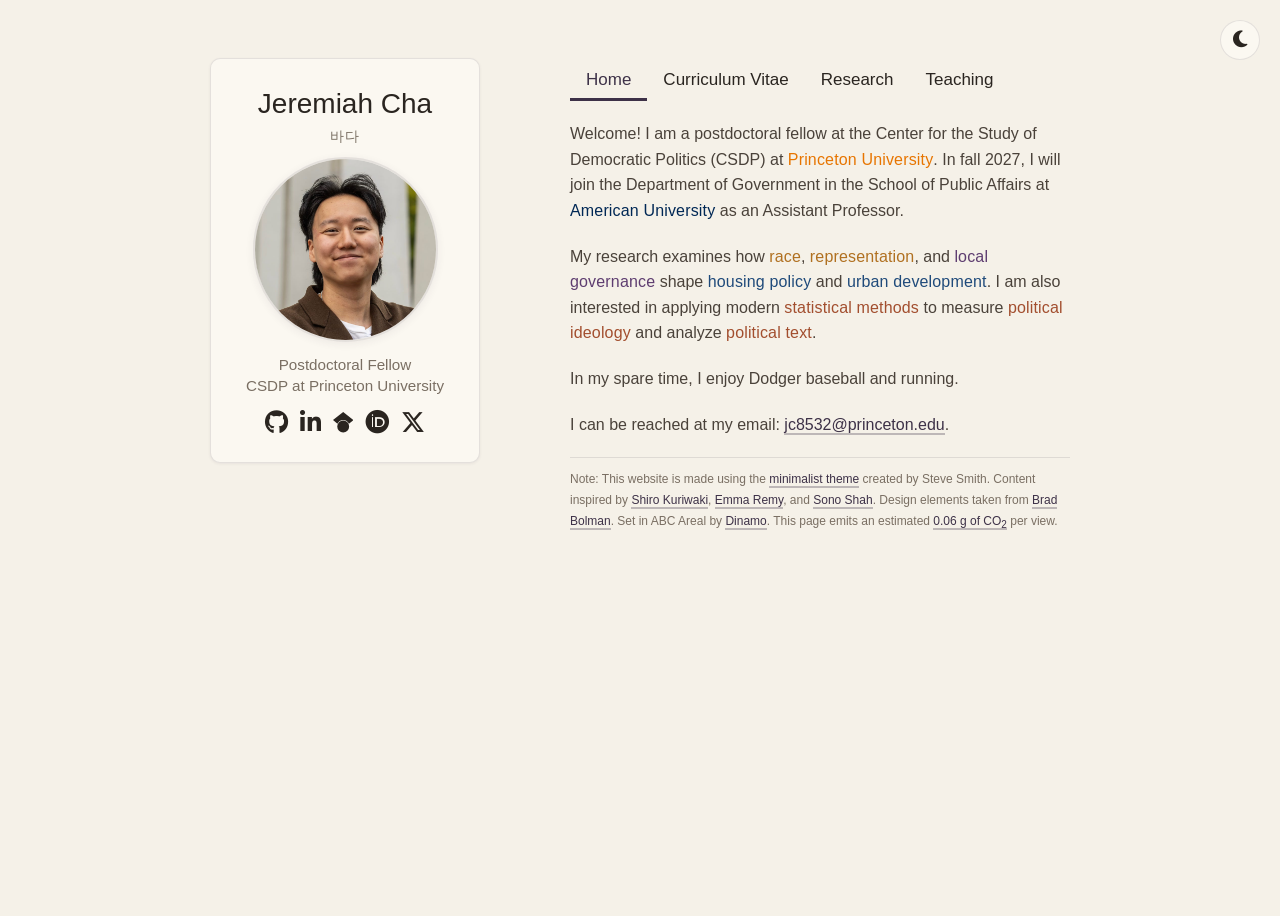
==== index.html @ cb03b866 "Adding Korean name, scholar icon, and fixing animations" ====
<!doctype html>
<html lang="en">
  <head>
    <!-- Google Tag Manager -->
    <script>
      (function(w, d, s, l, i) {
        w[l] = w[l] || [];
        w[l].push({ 'gtm.start': new Date().getTime(), event: 'gtm.js' });
        var f = d.getElementsByTagName(s)[0],
            j = d.createElement(s),
            dl = l != 'dataLayer' ? '&l=' + l : '';
        j.async = true;
        j.src = 'https://www.googletagmanager.com/gtm.js?id=' + i + dl;
        f.parentNode.insertBefore(j, f);
      })(window, document, 'script', 'dataLayer', 'GTM-KZ8CN2HN');
    </script>
    <!-- End Google Tag Manager -->

    <script type="text/javascript">
      var host = "jeremiahcha.com";
      if ((host === window.location.host) && (window.location.protocol !== "https:")) {
        window.location.protocol = "https";
      }
    </script>

    <script>
      /* Set the theme before first paint so navigation never flashes light */
      (function() {
        try {
          var t = localStorage.getItem('theme') ||
            (window.matchMedia('(prefers-color-scheme: dark)').matches ? 'dark' : 'light');
          document.documentElement.setAttribute('data-theme', t);
        } catch (e) {}
      })();
    </script>

    <meta charset="utf-8">
    <link rel="canonical" href="https://jeremiahcha.com/" />
    <meta http-equiv="X-UA-Compatible" content="chrome=1">
    <title>Jeremiah Cha</title>

    <link rel="preconnect" href="https://fonts.googleapis.com">
    <link rel="preconnect" href="https://fonts.gstatic.com" crossorigin>
    <link rel="preconnect" href="https://cdnjs.cloudflare.com" crossorigin>
    <link rel="preload" as="image" href="img/profile3.jpg" fetchpriority="high">
    <link rel="stylesheet" href="https://cdnjs.cloudflare.com/ajax/libs/font-awesome/6.5.1/css/all.min.css">
    <link rel="stylesheet" href="stylesheets/styles.css" />
    <link rel="stylesheet" href="stylesheets/pygment_trac.css" />

    <link rel="apple-touch-icon" sizes="180x180" href="/img/apple-touch-icon.png">
    <link rel="icon" type="image/png" sizes="32x32" href="/img/favicon-32x32.png">
    <link rel="icon" type="image/png" sizes="16x16" href="/img/favicon-16x16.png">
    <link rel="manifest" href="/img/site.webmanifest">
    <meta name="msapplication-TileColor" content="#da532c">
    <meta name="theme-color" content="#ffffff">
    <meta name="viewport" content="width=device-width">
    <meta name="description" content="Jeremiah Cha is a postdoctoral fellow at Princeton's Center for the Study of Democratic Politics researching how race and local governance shape housing policy and urban development.">

    <meta property="og:title" content="Jeremiah Cha">
    <meta property="og:type" content="website">
    <meta property="og:url" content="https://jeremiahcha.com/">
    <meta property="og:description" content="Postdoctoral fellow at Princeton researching race, local governance, and housing policy.">
    <meta property="og:image" content="https://jeremiahcha.com/img/profile3.jpg">

    <meta name="twitter:card" content="summary">
    <meta name="twitter:title" content="Jeremiah Cha">
    <meta name="twitter:description" content="Research on race, local governance, and housing policy.">
    <meta name="twitter:image" content="https://jeremiahcha.com/img/profile3.jpg">

    <!--[if lt IE 9]>
      <script src="//html5shiv.googlecode.com/svn/trunk/html5.js"></script>
    <![endif]-->
  </head>

  <body>
    <!-- Scroll Progress Indicator -->
    <div class="scroll-progress"></div>

    <!-- Dark Mode Toggle -->
    <button class="theme-toggle" aria-label="Toggle dark mode">
      <i class="fas fa-moon"></i>
      <i class="fas fa-sun"></i>
    </button>

    <!-- Google Tag Manager (noscript) -->
    <noscript>
      <iframe
        src="https://www.googletagmanager.com/ns.html?id=GTM-KZ8CN2HN"
        height="0"
        width="0"
        style="display:none;visibility:hidden">
      </iframe>
    </noscript>
    <!-- End Google Tag Manager (noscript) -->

    <div class="wrapper animate-fade-in">
      <header class="site-header">
        <div class="profile-card glass-card">
          <h1 class="site-title">
            <a class="site-title-link" href="/">Jeremiah Cha</a>
            <span class="site-name-ko" lang="ko">바다</span>
          </h1>

          <img
            src="img/profile3.jpg"
            fetchpriority="high"
            decoding="sync"
            width="185"
            height="185"
            class="profile-photo"
            alt="Portrait of Jeremiah Cha" />

          <p class="tagline">
            Postdoctoral Fellow<br>
            CSDP at Princeton University
          </p>

          <div class="social-links">
            <a href="https://www.github.com/jcha1997" aria-label="GitHub" target="_blank" rel="noopener noreferrer">
              <i class="fa-brands fa-github" aria-hidden="true"></i>
            </a>
            <a href="https://www.linkedin.com/in/jeremiahcha" aria-label="LinkedIn" target="_blank" rel="noopener noreferrer">
              <i class="fa-brands fa-linkedin-in" aria-hidden="true"></i>
            </a>
            <a href="https://scholar.google.com/citations?user=G9rmb6IAAAAJ&amp;hl=en" aria-label="Google Scholar" target="_blank" rel="noopener noreferrer">
              <svg viewBox="0 0 24 24" fill="currentColor" aria-hidden="true">
                <path d="M5.242 13.769L0 9.5 12 0l12 9.5-5.242 4.269C17.548 11.249 14.978 9.5 12 9.5c-2.977 0-5.548 1.748-6.758 4.269zM12 10a7 7 0 1 0 0 14 7 7 0 0 0 0-14z"/>
              </svg>
            </a>
            <a href="https://orcid.org/0000-0003-3199-3386" aria-label="ORCID" target="_blank" rel="noopener noreferrer">
              <i class="fa-brands fa-orcid" aria-hidden="true"></i>
            </a>
            <a href="https://twitter.com/JeremiahBCha" aria-label="X (Twitter)" target="_blank" rel="noopener noreferrer">
              <i class="fa-brands fa-x-twitter" aria-hidden="true"></i>
            </a>
          </div>
        </div>
      </header>


      <section>
        <nav class="topnav" aria-label="Main">
          <a class="active" href="/">Home</a>
          <a href="cv.html">Curriculum Vitae</a>
          <a href="research.html">Research</a>
          <a href="teaching.html">Teaching</a>
        </nav>

        <p>
          Welcome! I am a postdoctoral fellow at the Center for the Study of Democratic Politics (CSDP) at <a href="https://csdp.princeton.edu/"><em class="princeton">Princeton University</em></a>.
          In fall 2027, I will join the Department of Government in the School of Public Affairs
          at <a href="https://www.american.edu/spa/gov/"><em class="american">American University</em></a> as an Assistant Professor.
        </p>

        <p>
          My research examines how <em class="race">race</em>, <em class="race">representation</em>, and <em class="governance">local governance</em> shape <em class="housing">housing policy</em> and <em class="housing">urban development</em>.
          I am also interested in applying modern <em class="methods">statistical methods</em> to measure <em class="methods">political ideology</em> and analyze <em class="methods">political text</em>.
        </p>


        <p>
          In my spare time, I enjoy Dodger baseball and running.
        </p>

        <p>
          I can be reached at my email:
          <a href="mailto:jc8532@princeton.edu">jc8532@princeton.edu</a>.
        </p>

        <hr>

        <p>
          <small>
            Note: This website is made using the
            <a href="https://github.com/orderedlist/minimal">minimalist theme</a>
            created by Steve Smith. Content inspired by <a href="https://www.shirokuriwaki.com/">Shiro Kuriwaki</a>,
            <a href="https://emmaremy.github.io/">Emma Remy</a>, and <a href="https://www.sonoshah.com/">Sono Shah</a>.
            Design elements taken from <a href="http://brad.bolman.com/">Brad Bolman</a>.
            Set in ABC Areal by <a href="https://abcdinamo.com/">Dinamo</a>.
            This page emits an estimated <a href="https://www.websitecarbon.com/website/jeremiahcha-com/">0.06 g of CO<sub>2</sub></a> per view.
          </small>
        </p>
      </section>
    </div>

    <script src="javascripts/scale.fix.js"></script>
    <script src="javascripts/theme.js"></script>
  </body>
</html>
---- stylesheets/styles.css ----
/* ---------------------------------------------------------- */
/* CSS Custom Properties (Light/Dark Mode)                    */
/* ---------------------------------------------------------- */

:root {
  /* Light mode — Aubergine & Parchment */
  --bg-primary: #f5f1e8;
  --bg-secondary: #fbf8f1;
  --bg-glass: rgba(251, 248, 241, 0.7);
  --text-primary: #2a2520;
  --text-secondary: #4a423a;
  --text-muted: #7a6f63;
  --border-color: rgba(61, 49, 71, 0.12);
  --shadow-color: rgba(61, 49, 71, 0.07);
  --shadow-lg: rgba(61, 49, 71, 0.12);

  /* Brand — Aubergine */
  --accent-primary: #3D3147;
  --accent-secondary: #8C6A3F;
  --accent-gradient: linear-gradient(135deg, #3D3147 0%, #4d3f59 50%, #5d4d6b 100%);
  --accent-glow: rgba(61, 49, 71, 0.3);

  /* Glassmorphism */
  --glass-bg: rgba(255, 255, 255, 0.8);
  --glass-border: rgba(255, 255, 255, 0.5);
  --glass-shadow: 0 8px 32px rgba(0, 0, 0, 0.06);

  /* Transitions */
  --transition-fast: 0.15s ease;
  --transition-base: 0.3s cubic-bezier(0.4, 0, 0.2, 1);
  --transition-slow: 0.5s cubic-bezier(0.4, 0, 0.2, 1);
}

[data-theme="dark"] {
  --bg-primary: #1a1620;
  --bg-secondary: #241e2c;
  --bg-glass: rgba(36, 30, 44, 0.8);
  --text-primary: #ebe4d6;
  --text-secondary: #d4ccbd;
  --text-muted: #968d7e;
  --border-color: rgba(235, 228, 214, 0.1);
  --shadow-color: rgba(0, 0, 0, 0.4);
  --shadow-lg: rgba(0, 0, 0, 0.5);

  --accent-primary: #ebe4d6;
  --accent-secondary: #c9a063;
  --accent-glow: rgba(235, 228, 214, 0.15);

  --glass-bg: rgba(36, 30, 44, 0.85);
  --glass-border: rgba(235, 228, 214, 0.08);
  --glass-shadow: 0 8px 32px rgba(0, 0, 0, 0.4);
}

/* Research page — Indigo & Mustard (atlas / library feel) */
body.page-research {
  --text-primary: #1f1d1a;
  --text-secondary: #3d3a34;
  --text-muted: #6f6a5e;
  --border-color: rgba(40, 60, 100, 0.14);
  --shadow-color: rgba(40, 60, 100, 0.08);
  --shadow-lg: rgba(40, 60, 100, 0.14);
  --accent-primary: #2C4373;
  --accent-secondary: #C9962E;
  --accent-gradient: linear-gradient(135deg, #2C4373 0%, #3b528a 50%, #4a62a0 100%);
  --accent-glow: rgba(44, 67, 115, 0.3);
}

body.page-research a:not(ol a):not(.site-title-link),
body.page-research a:not(ol a):not(.site-title-link):link,
body.page-research a:not(ol a):not(.site-title-link):visited,
body.page-research a:not(ol a):not(.site-title-link):active,
body.page-research a:not(ol a):not(.site-title-link):focus {
  color: #2C4373;
  border-bottom-color: rgba(44, 67, 115, 0.3);
}

body.page-research ol a:not(.author),
body.page-research ol a:not(.author):link,
body.page-research ol a:not(.author):visited,
body.page-research ol a:not(.author):active,
body.page-research ol a:not(.author):focus {
  color: inherit;
  border-bottom: none;
}

body.page-research a.author,
body.page-research a.author:link,
body.page-research a.author:visited,
body.page-research a.author:active,
body.page-research a.author:focus {
  color: inherit;
  border-bottom: none;
}

[data-theme="dark"] body.page-research {
  --text-primary: #e1e6ee;
  --text-secondary: #c4cad6;
  --accent-primary: #e1e6ee;
  --accent-secondary: #e8b541;
  --border-color: rgba(225, 230, 238, 0.1);
}

[data-theme="dark"] body.page-research a:not(ol a):not(.site-title-link),
[data-theme="dark"] body.page-research a:not(ol a):not(.site-title-link):link,
[data-theme="dark"] body.page-research a:not(ol a):not(.site-title-link):visited,
[data-theme="dark"] body.page-research a:not(ol a):not(.site-title-link):active,
[data-theme="dark"] body.page-research a:not(ol a):not(.site-title-link):focus {
  color: #9eb4d9;
  border-bottom-color: rgba(158, 180, 217, 0.3);
}

[data-theme="dark"] body.page-research a.author,
[data-theme="dark"] body.page-research a.author:link,
[data-theme="dark"] body.page-research a.author:visited,
[data-theme="dark"] body.page-research a.author:active,
[data-theme="dark"] body.page-research a.author:focus {
  color: inherit;
  border-bottom: none;
}

/* CV page — Oxblood & Brass */
body.page-cv {
  --border-color: rgba(123, 45, 59, 0.14);
  --shadow-color: rgba(123, 45, 59, 0.08);
  --accent-primary: #7B2D3B;
  --accent-secondary: #A8812F;
  --accent-glow: rgba(123, 45, 59, 0.3);
}

[data-theme="dark"] body.page-cv {
  --border-color: rgba(235, 228, 214, 0.1);
  --shadow-color: rgba(0, 0, 0, 0.4);
  --accent-primary: #ebe4d6;
  --accent-secondary: #d9b25e;
  --accent-glow: rgba(235, 228, 214, 0.15);
}

/* Teaching page — Evergreen & Clay */
body.page-teaching {
  --border-color: rgba(47, 93, 80, 0.14);
  --shadow-color: rgba(47, 93, 80, 0.08);
  --accent-primary: #2F5D50;
  --accent-secondary: #B4622F;
  --accent-glow: rgba(47, 93, 80, 0.3);
  --teach-accent: #2F5D50;
}

[data-theme="dark"] body.page-teaching {
  --border-color: rgba(227, 233, 228, 0.1);
  --shadow-color: rgba(0, 0, 0, 0.4);
  --accent-primary: #e3e9e4;
  --accent-secondary: #d98a5a;
  --accent-glow: rgba(227, 233, 228, 0.15);
  --teach-accent: #8fc1ad;
}

.teaching-label {
  margin: -12px 0 14px;
  font-size: 0.9rem;
  color: var(--text-muted);
}

.course-list {
  display: grid;
  gap: 14px;
  margin-bottom: 20px;
}

.course {
  padding: 16px 20px;
}

.course-code {
  display: inline-block;
  margin-bottom: 6px;
  padding: 2px 9px;
  border-radius: 999px;
  font-size: 0.75rem;
  font-weight: 600;
  letter-spacing: 0.06em;
  color: var(--teach-accent);
  background: color-mix(in srgb, var(--teach-accent) 12%, transparent);
}

.course-title {
  margin: 0 0 4px;
  font-size: 1.05rem;
}

.course-desc {
  margin: 0 0 12px;
  font-size: 0.95rem;
}

.course-terms {
  list-style: none;
  padding: 0;
  margin: 0;
}

.course-terms li {
  display: flex;
  justify-content: space-between;
  gap: 12px;
  margin: 0;
  padding: 6px 0;
  border-top: 1px solid var(--border-color);
  font-size: 0.9rem;
}

.course-terms li span:last-child {
  color: var(--text-muted);
  text-align: right;
  white-space: nowrap;
}

/* ---------------------------------------------------------- */
/* Base & Reset                                               */
/* ---------------------------------------------------------- */

@font-face {
  font-family: 'ABC Areal';
  src: url('../fonts/ABCArealVariable.woff2') format('woff2');
  font-weight: 400 700;
  font-style: oblique 0deg 12deg;
  font-display: swap;
}

*, *::before, *::after {
  box-sizing: border-box;
}

html {
  scroll-behavior: smooth;
}

body {
  background: var(--bg-primary);
  padding: 50px;
  font-family: 'ABC Areal', -apple-system, BlinkMacSystemFont, sans-serif;
  color: var(--text-secondary);
  font-weight: 350;
  line-height: 1.6;
  -webkit-font-smoothing: antialiased;
  -moz-osx-font-smoothing: grayscale;
  transition: background-color var(--transition-base), color var(--transition-base);
  min-height: 100vh;
}

/* Areal's dark-mode axis compensates for light-on-dark bleed */
[data-theme="dark"] body {
  font-variation-settings: "DRKM" 1;
}


/* ---------------------------------------------------------- */
/* Scroll Progress Indicator                                  */
/* ---------------------------------------------------------- */

.scroll-progress {
  position: fixed;
  top: 0;
  left: 0;
  width: 0%;
  height: 2px;
  background: var(--accent-primary);
  z-index: 9999;
  transition: width 0.1s linear;
}

/* ---------------------------------------------------------- */
/* Theme Toggle Button                                        */
/* ---------------------------------------------------------- */

.theme-toggle {
  position: fixed;
  top: 20px;
  right: 20px;
  width: 40px;
  height: 40px;
  border-radius: 50%;
  border: 1px solid var(--border-color);
  background: var(--bg-secondary);
  cursor: pointer;
  z-index: 1000;
  display: flex;
  align-items: center;
  justify-content: center;
  transition: all var(--transition-base);
}

.theme-toggle:hover {
  border-color: var(--accent-primary);
}

.theme-toggle i {
  position: absolute;
  font-size: 1.2rem;
  transition: all var(--transition-base);
}

.theme-toggle .fa-moon {
  color: var(--text-primary);
  opacity: 1;
  transform: rotate(0deg);
}

.theme-toggle .fa-sun {
  color: #fbbf24;
  opacity: 0;
  transform: rotate(-90deg);
}

[data-theme="dark"] .theme-toggle .fa-moon {
  opacity: 0;
  transform: rotate(90deg);
}

[data-theme="dark"] .theme-toggle .fa-sun {
  opacity: 1;
  transform: rotate(0deg);
}

/* ---------------------------------------------------------- */
/* Typography                                                 */
/* ---------------------------------------------------------- */

h1, h2, h3, h4, h5, h6 {
  font-family: 'ABC Areal', -apple-system, BlinkMacSystemFont, sans-serif;
  color: var(--text-primary);
  margin: 0 0 20px;
  font-weight: 500;
}

p, table, pre, dl {
  margin: 0 0 20px;
}

ul, ol {
  margin: 0 0 20px;
  padding-left: 20px;
}

section ol > li,
section ul > li {
  margin-bottom: 10px;
}

h1, h2, h3 {
  line-height: 1.2;
}

h1 {
  font-size: 28px;
  font-weight: 600;
}

h2 {
  color: var(--text-primary);
  font-weight: 500;
}

h3, h4, h5, h6 {
  color: var(--text-primary);
  font-weight: 500;
}

strong {
  color: var(--text-primary);
  font-weight: 500;
}

/* ---------------------------------------------------------- */
/* Links                                                      */
/* ---------------------------------------------------------- */

a,
a:link,
a:focus,
a:active,
a:visited {
  color: #3D3147;
  text-decoration: none;
  border-bottom: 2px solid rgba(61, 49, 71, 0.3);
}

[data-theme="dark"] a,
[data-theme="dark"] a:link,
[data-theme="dark"] a:focus,
[data-theme="dark"] a:active,
[data-theme="dark"] a:visited {
  color: #ebe4d6;
  border-bottom-color: rgba(235, 228, 214, 0.3);
}

/* ---------------------------------------------------------- */
/* Glassmorphism Card                                         */
/* ---------------------------------------------------------- */

.glass-card {
  background: var(--bg-secondary);
  border: 1px solid var(--border-color);
  border-radius: 10px;
  box-shadow: 0 1px 3px var(--shadow-color);
}

/* ---------------------------------------------------------- */
/* Header / Profile Card                                      */
/* ---------------------------------------------------------- */

.site-header {
  text-align: center;
  margin-bottom: 20px;
  width: 270px;
  float: left;
  position: fixed;
  -webkit-font-smoothing: antialiased;
}

@media screen and (max-width: 960px) {
  .site-header {
    width: auto;
    float: none;
    position: static;
    margin-bottom: 20px;
  }

  section {
    float: none;
    width: auto;
    padding-bottom: 20px;
  }
}

.profile-card {
  padding: 24px 20px;
}

.site-title {
  margin: 0 0 12px 0;
}

.site-title-link,
.site-title-link:link,
.site-title-link:visited,
.site-title-link:active,
.site-title-link:focus {
  font-family: 'ABC Areal', -apple-system, BlinkMacSystemFont, sans-serif;
  font-weight: 500;
  text-decoration: none;
  color: var(--text-primary);
  background: none;
  border-bottom: none !important;
  padding: 4px 8px;
  position: relative;
  display: inline-block;
}

[data-theme="dark"] .site-title-link {
  color: #e8e6e1;
}

.site-title-link:hover {
  color: var(--text-primary) !important;
  text-decoration: none !important;
  background: none !important;
  border-bottom: none !important;
  box-shadow: none !important;
  padding: 4px 8px !important;
  margin: 0 !important;
  border-radius: 0 !important;
}

[data-theme="dark"] .site-title-link:hover {
  color: #e8e6e1;
}


/* Korean name: ABC Areal carries no Hangul, so name the fallback explicitly */
.site-name-ko {
  display: block;
  margin-top: 3px;
  font-family: 'Apple SD Gothic Neo', 'Noto Sans KR', 'Malgun Gothic', 'Nanum Gothic', sans-serif;
  font-size: 0.9rem;
  font-weight: 400;
  letter-spacing: 0.08em;
  color: var(--text-muted);
}

/* Profile Photo */
.profile-photo {
  display: block;
  margin: 0 auto 12px auto;
  border-radius: 50%;
  border: 2px solid var(--border-color);
  box-shadow: 0 2px 8px var(--shadow-color);
}

.tagline {
  margin: 8px 0 14px 0;
  font-size: 0.95rem;
  color: var(--text-muted);
  line-height: 1.4;
}

/* ---------------------------------------------------------- */
/* Social Links                                               */
/* ---------------------------------------------------------- */

.social-links {
  display: flex;
  justify-content: center;
  align-items: center;
  gap: 12px;
  margin-top: 8px;
  margin-bottom: 4px;
}

.social-links a {
  font-size: 1.5rem;
  padding: 0;
  background: none;
  border-bottom: none;
  /* Centres the icon box itself, so the inline icon font and the inline
     SVG below sit on the same optical line instead of the SVG riding high */
  display: inline-flex;
  align-items: center;
  line-height: 1;
}

.social-links a:hover {
  background: none;
  border-bottom: none;
  box-shadow: none;
  padding: 0;
  margin: 0;
}

.social-links a i {
  color: var(--text-primary);
  transition: color var(--transition-fast), transform var(--transition-fast);
}

.social-links a:hover i {
  transform: scale(1.2);
}

.social-links a:hover {
  text-decoration: none;
}

.social-links a:hover i {
  color: var(--accent-primary);
}

[data-theme="dark"] .social-links a:hover i {
  color: #e8e6e1;
}

/* Google Scholar has no Font Awesome glyph and Academicons costs a whole
   render-blocking stylesheet for one icon, so it is inline SVG. Sized in em
   so it tracks the row's font-size the way the icon font does. */
.social-links a svg {
  display: block;
  width: 0.85em;
  height: 0.85em;
  color: var(--text-primary);
  transition: color var(--transition-fast), transform var(--transition-fast);
}

.social-links a:hover svg {
  transform: scale(1.2);
  color: var(--accent-primary);
}

[data-theme="dark"] .social-links a:hover svg {
  color: #e8e6e1;
}

/* ---------------------------------------------------------- */
/* Main Layout                                                */
/* ---------------------------------------------------------- */

.wrapper {
  width: 860px;
  margin: 0 auto;
}

section {
  width: 500px;
  float: right;
  padding-bottom: 50px;
}

blockquote {
  border-left: 3px solid var(--accent-primary);
  margin: 0;
  padding: 0 0 0 20px;
  font-style: italic;
  color: var(--text-muted);
}

code, pre {
  font-family: 'JetBrains Mono', Monaco, Consolas, monospace;
  color: var(--text-primary);
}

pre {
  padding: 16px 20px;
  background: var(--bg-secondary);
  border-radius: 12px;
  border: 1px solid var(--border-color);
  overflow-x: auto;
}

table {
  width: 100%;
  border-collapse: collapse;
}

th, td {
  text-align: left;
  padding: 12px 16px;
  border-bottom: 1px solid var(--border-color);
}

th {
  color: var(--text-primary);
  font-weight: 500;
}

img {
  max-width: 100%;
}

small {
  font-size: 12px;
  color: var(--text-muted);
}

hr {
  border: 0;
  background: var(--border-color);
  height: 1px;
  margin: 20px 0 10px 0;
}

/* Footer note styling */
hr + p,
hr + p small {
  line-height: 1.3;
  margin-bottom: 10px;
}

footer {
  width: 500px;
  float: left;
  position: fixed;
  bottom: 50px;
  -webkit-font-smoothing: antialiased;
}

/* ---------------------------------------------------------- */
/* Top Navigation                                             */
/* ---------------------------------------------------------- */

.topnav {
  background: transparent;
  overflow: hidden;
  margin-bottom: 20px;
}

.topnav a,
.topnav a:link,
.topnav a:visited,
.topnav a:active,
.topnav a:focus {
  float: left;
  color: var(--text-primary);
  background: none;
  padding: 8px 16px;
  text-decoration: none;
  font-size: 17px;
  border-radius: 6px;
  border-bottom: none;
  transition: background-color var(--transition-fast), color var(--transition-fast);
}

.topnav a:hover {
  background-color: transparent;
  color: var(--accent-primary);
  box-shadow: inset 0 0 0 2px var(--accent-primary);
  text-decoration: none;
  border-bottom: none;
  padding: 8px 16px;
  margin: 0;
  border-radius: 6px;
}

.topnav a.active,
.topnav a.active:hover {
  background-color: transparent;
  color: var(--accent-primary);
  box-shadow: inset 0 -3px 0 0 var(--accent-primary);
  border-bottom: none;
  font-weight: 500;
  border-radius: 0;
}

@media screen and (max-width: 600px) {
  .topnav {
    display: block;
  }

  .topnav a,
  .topnav a:link,
  .topnav a:visited,
  .topnav a:active,
  .topnav a:focus {
    float: none;
    display: block;
    text-align: left;
    padding: 8px 12px;
    border-top: 1px solid var(--border-color);
  }

  .topnav a:first-child {
    border-top: none;
  }
}

/* ---------------------------------------------------------- */
/* Job Market Callout                                         */
/* ---------------------------------------------------------- */

.job-market-callout {
  max-width: 520px;
  margin: 25px auto;
  padding: 15px 20px;
  text-align: center;
  line-height: 1.45;
}

.job-market-callout h3 {
  font-size: 1.1rem;
  margin-bottom: 12px;
  color: var(--text-primary);
}

.job-market-callout strong {
  color: var(--text-primary);
}

.job-market-callout a {
  color: var(--accent-primary);
  font-weight: 500;
}

[data-theme="dark"] .job-market-callout a {
  color: #e8e6e1;
}

/* ---------------------------------------------------------- */
/* Animations (minimal)                                       */
/* ---------------------------------------------------------- */

/* Fade-in on first paint. Pure CSS: the page must never need JS to become
   visible. Where view transitions run, they cover this instead. */
.animate-fade-in {
  animation: page-in 500ms ease both;
}

@supports (view-transition-name: none) {
  .animate-fade-in {
    animation: none;
  }
}

/* ---------------------------------------------------------- */
/* Keyword Highlights (Bolman-style pills)                    */
/* ---------------------------------------------------------- */

em.race,
em.governance,
em.housing,
em.methods,
em.fun {
  font-style: normal;
  font-weight: 500;
  color: var(--pill-color);
  letter-spacing: 0.01em;
}

em.race      { --pill-color: #B07020; }   /* manuscript gold */
em.governance{ --pill-color: #5E3D70; }   /* iris purple */
em.housing   { --pill-color: #1F4A7A; }   /* ink blue */
em.methods   { --pill-color: #A24E2E; }   /* terracotta */
em.fun       { --pill-color: #2F6B47; }   /* forest */

[data-theme="dark"] em.race      { --pill-color: #e0a93f; }
[data-theme="dark"] em.governance{ --pill-color: #bc94d4; }
[data-theme="dark"] em.housing   { --pill-color: #6f9ed1; }
[data-theme="dark"] em.methods   { --pill-color: #d97a55; }
[data-theme="dark"] em.fun       { --pill-color: #6db18a; }

em.harvard,
em.princeton,
em.american {
  font-style: normal;
  font-weight: 500;
  letter-spacing: 0.01em;
}

em.harvard   { color: #A51C30; }
em.princeton { color: #E77500; }
em.american  { color: #002855; }

[data-theme="dark"] em.american { color: #4a88c0; }

a:has(> em.harvard),
a:has(> em.princeton),
a:has(> em.american) {
  border-bottom: none;
}

/* ---------------------------------------------------------- */
/* Author Name Links                                          */
/* ---------------------------------------------------------- */

a.author,
a.author:link,
a.author:visited,
a.author:active,
a.author:focus {
  color: inherit;
  border-bottom: none;
}

[data-theme="dark"] a.author,
[data-theme="dark"] a.author:link,
[data-theme="dark"] a.author:visited,
[data-theme="dark"] a.author:active,
[data-theme="dark"] a.author:focus {
  color: inherit;
  border-bottom: none;
}

/* ---------------------------------------------------------- */
/* Media Queries                                              */
/* ---------------------------------------------------------- */

@media print, screen and (max-width: 960px) {
  .wrapper {
    width: auto;
    margin: 0;
  }

  header, section, footer {
    float: none;
    position: static;
    width: auto;
  }

  header {
    padding-right: 0;
  }

  section {
    border: none;
    padding: 20px 0;
    margin: 0 0 20px;
  }

  .theme-toggle {
    top: 10px;
    right: 10px;
    width: 42px;
    height: 42px;
  }
}

@media print, screen and (max-width: 720px) {
  body {
    word-wrap: break-word;
    padding: 30px;
  }

  header {
    padding: 0;
  }

  pre, code {
    word-wrap: normal;
  }
}

@media print, screen and (max-width: 480px) {
  body {
    padding: 20px;
  }

  .profile-card {
    padding: 20px 16px;
  }

  .social-links a {
    width: 40px;
    height: 40px;
    font-size: 1.1rem;
  }
}

@media print {
  body {
    padding: 0.4in;
    font-size: 12pt;
    color: #444;
    background: white;
  }

  body::before {
    display: none;
  }

  .theme-toggle,
  .scroll-progress {
    display: none;
  }
}

/* ---------------------------------------------------------- */
/* Selection Styling                                          */
/* ---------------------------------------------------------- */

::selection {
  background: var(--accent-primary);
  color: var(--bg-primary);
}

::-moz-selection {
  background: var(--accent-primary);
  color: var(--bg-primary);
}

/* ---------------------------------------------------------- */
/* Focus States for Accessibility                             */
/* ---------------------------------------------------------- */

a:focus-visible,
button:focus-visible {
  outline: 2px solid var(--accent-primary);
  outline-offset: 2px;
}

/* ---------------------------------------------------------- */
/* Page Transitions                                           */
/* ---------------------------------------------------------- */

/* Cross-document view transitions. The browser crossfades between pages by
   itself: no JS, no router, links stay ordinary links. Back/forward,
   cmd-click and open-in-new-tab are untouched, and browsers without support
   navigate instantly as before. */
@view-transition {
  navigation: auto;
}

/* Naming the chrome holds it still across the navigation, so only the
   content area moves and the nav reads as tabs rather than a page reload. */
.site-header  { view-transition-name: site-header; }
.topnav       { view-transition-name: topnav; }
.theme-toggle { view-transition-name: theme-toggle; }

@keyframes page-out {
  to { opacity: 0; }
}

@keyframes page-in {
  from { opacity: 0; transform: translateY(8px); }
}

/* Kept short on purpose: a navigation that starts while a transition is
   still running is skipped by the browser, so a brief transition is one
   that survives fast clicking through the tabs. A transition is not over
   until its LONGEST animation ends, so the group is pinned to match the
   crossfade -- left alone it runs the 250ms UA default and silently
   stretches the window in which the next click gets dropped. */
::view-transition-group(root) {
  animation-duration: 180ms;
}

::view-transition-old(root) {
  animation: page-out 90ms ease-in both;
}

::view-transition-new(root) {
  animation: page-in 180ms cubic-bezier(0.4, 0, 0.2, 1) both;
}

/* The chrome is identical on every page, so there is nothing to animate.
   Crossfading it paints the outgoing copy over the incoming one, which
   briefly lights two tabs at once -- the flicker you see when clicking
   quickly. Swapping it instantly also ends the transition sooner. */
::view-transition-group(site-header),
::view-transition-group(topnav),
::view-transition-group(theme-toggle),
::view-transition-image-pair(site-header),
::view-transition-image-pair(topnav),
::view-transition-image-pair(theme-toggle) {
  animation: none;
}

::view-transition-old(site-header),
::view-transition-old(topnav),
::view-transition-old(theme-toggle) {
  animation: none;
  opacity: 0;
}

::view-transition-new(site-header),
::view-transition-new(topnav),
::view-transition-new(theme-toggle) {
  animation: none;
  opacity: 1;
}

@media (prefers-reduced-motion: reduce) {
  ::view-transition-group(*),
  ::view-transition-old(*),
  ::view-transition-new(*) {
    animation: none !important;
  }

  .animate-fade-in {
    animation: none;
  }
}
---- stylesheets/pygment_trac.css ----
.highlight  { background: #ffffff; }
.highlight .c { color: #999988; font-style: italic } /* Comment */
.highlight .err { color: #a61717; background-color: #e3d2d2 } /* Error */
.highlight .k { font-weight: bold } /* Keyword */
.highlight .o { font-weight: bold } /* Operator */
.highlight .cm { color: #999988; font-style: italic } /* Comment.Multiline */
.highlight .cp { color: #999999; font-weight: bold } /* Comment.Preproc */
.highlight .c1 { color: #999988; font-style: italic } /* Comment.Single */
.highlight .cs { color: #999999; font-weight: bold; font-style: italic } /* Comment.Special */
.highlight .gd { color: #000000; background-color: #ffdddd } /* Generic.Deleted */
.highlight .gd .x { color: #000000; background-color: #ffaaaa } /* Generic.Deleted.Specific */
.highlight .ge { font-style: italic } /* Generic.Emph */
.highlight .gr { color: #aa0000 } /* Generic.Error */
.highlight .gh { color: #999999 } /* Generic.Heading */
.highlight .gi { color: #000000; background-color: #ddffdd } /* Generic.Inserted */
.highlight .gi .x { color: #000000; background-color: #aaffaa } /* Generic.Inserted.Specific */
.highlight .go { color: #888888 } /* Generic.Output */
.highlight .gp { color: #555555 } /* Generic.Prompt */
.highlight .gs { font-weight: bold } /* Generic.Strong */
.highlight .gu { color: #800080; font-weight: bold; } /* Generic.Subheading */
.highlight .gt { color: #aa0000 } /* Generic.Traceback */
.highlight .kc { font-weight: bold } /* Keyword.Constant */
.highlight .kd { font-weight: bold } /* Keyword.Declaration */
.highlight .kn { font-weight: bold } /* Keyword.Namespace */
.highlight .kp { font-weight: bold } /* Keyword.Pseudo */
.highlight .kr { font-weight: bold } /* Keyword.Reserved */
.highlight .kt { color: #445588; font-weight: bold } /* Keyword.Type */
.highlight .m { color: #009999 } /* Literal.Number */
.highlight .s { color: #d14 } /* Literal.String */
.highlight .na { color: #008080 } /* Name.Attribute */
.highlight .nb { color: #0086B3 } /* Name.Builtin */
.highlight .nc { color: #445588; font-weight: bold } /* Name.Class */
.highlight .no { color: #008080 } /* Name.Constant */
.highlight .ni { color: #800080 } /* Name.Entity */
.highlight .ne { color: #990000; font-weight: bold } /* Name.Exception */
.highlight .nf { color: #990000; font-weight: bold } /* Name.Function */
.highlight .nn { color: #555555 } /* Name.Namespace */
.highlight .nt { color: #000080 } /* Name.Tag */
.highlight .nv { color: #008080 } /* Name.Variable */
.highlight .ow { font-weight: bold } /* Operator.Word */
.highlight .w { color: #bbbbbb } /* Text.Whitespace */
.highlight .mf { color: #009999 } /* Literal.Number.Float */
.highlight .mh { color: #009999 } /* Literal.Number.Hex */
.highlight .mi { color: #009999 } /* Literal.Number.Integer */
.highlight .mo { color: #009999 } /* Literal.Number.Oct */
.highlight .sb { color: #d14 } /* Literal.String.Backtick */
.highlight .sc { color: #d14 } /* Literal.String.Char */
.highlight .sd { color: #d14 } /* Literal.String.Doc */
.highlight .s2 { color: #d14 } /* Literal.String.Double */
.highlight .se { color: #d14 } /* Literal.String.Escape */
.highlight .sh { color: #d14 } /* Literal.String.Heredoc */
.highlight .si { color: #d14 } /* Literal.String.Interpol */
.highlight .sx { color: #d14 } /* Literal.String.Other */
.highlight .sr { color: #009926 } /* Literal.String.Regex */
.highlight .s1 { color: #d14 } /* Literal.String.Single */
.highlight .ss { color: #990073 } /* Literal.String.Symbol */
.highlight .bp { color: #999999 } /* Name.Builtin.Pseudo */
.highlight .vc { color: #008080 } /* Name.Variable.Class */
.highlight .vg { color: #008080 } /* Name.Variable.Global */
.highlight .vi { color: #008080 } /* Name.Variable.Instance */
.highlight .il { color: #009999 } /* Literal.Number.Integer.Long */

.type-csharp .highlight .k { color: #0000FF }
.type-csharp .highlight .kt { color: #0000FF }
.type-csharp .highlight .nf { color: #000000; font-weight: normal }
.type-csharp .highlight .nc { color: #2B91AF }
.type-csharp .highlight .nn { color: #000000 }
.type-csharp .highlight .s { color: #A31515 }
.type-csharp .highlight .sc { color: #A31515 }
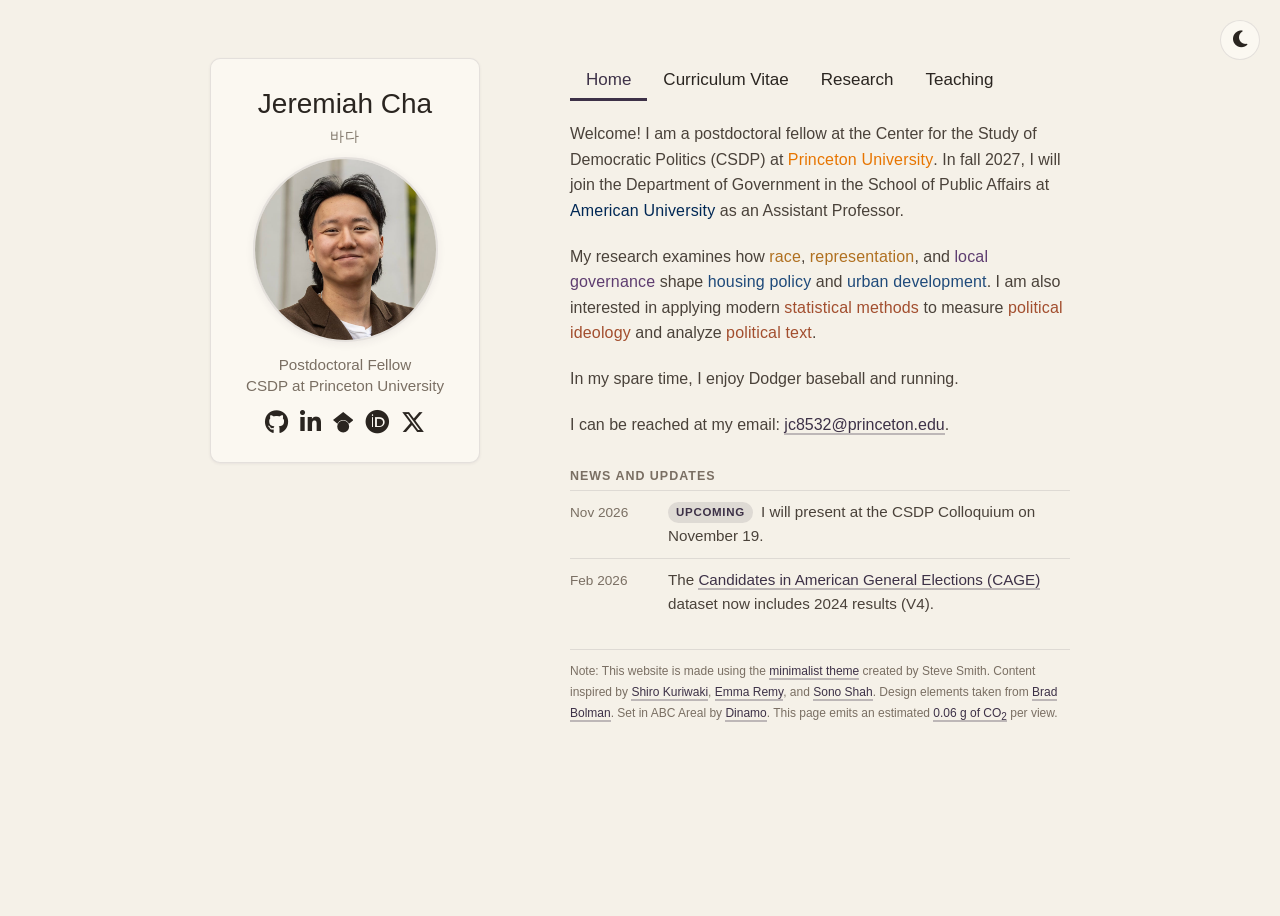
==== commit 7d3f73ae: "Adding in News and Updates panel" ====
--- a/index.html
+++ b/index.html
@@ -167,6 +167,18 @@
           <a href="mailto:jc8532@princeton.edu">jc8532@princeton.edu</a>.
         </p>
 
+        <h2 class="news-heading">News and Updates</h2>
+        <dl class="news-list">
+          <div class="news-item">
+            <dt>Nov 2026</dt>
+            <dd><span class="news-tag">Upcoming</span> I will present at the CSDP Colloquium on November 19.</dd>
+          </div>
+          <div class="news-item">
+            <dt>Feb 2026</dt>
+            <dd>The <a href="https://doi.org/10.7910/DVN/DGDRDT">Candidates in American General Elections (CAGE)</a> dataset now includes 2024 results (V4).</dd>
+          </div>
+        </dl>
+
         <hr>
 
         <p>
--- a/stylesheets/styles.css
+++ b/stylesheets/styles.css
@@ -761,6 +761,65 @@
 }
 
 /* ---------------------------------------------------------- */
+/* News Ledger (home page)                                    */
+/* ---------------------------------------------------------- */
+
+.news-heading {
+  margin: 32px 0 6px;
+  font-size: 0.78rem;
+  font-weight: 600;
+  letter-spacing: 0.08em;
+  text-transform: uppercase;
+  color: var(--text-muted);
+}
+
+.news-list {
+  margin: 0 0 24px;
+}
+
+.news-item {
+  display: grid;
+  grid-template-columns: 84px 1fr;
+  gap: 14px;
+  padding: 9px 0;
+  border-top: 1px solid var(--border-color);
+  font-size: 0.95rem;
+}
+
+.news-item dt {
+  color: var(--text-muted);
+  font-size: 0.85rem;
+  font-variant-numeric: tabular-nums;
+  white-space: nowrap;
+  padding-top: 2px;
+}
+
+.news-item dd {
+  margin: 0;
+}
+
+.news-tag {
+  display: inline-block;
+  margin-right: 4px;
+  padding: 1px 8px;
+  border-radius: 999px;
+  font-size: 0.72rem;
+  font-weight: 600;
+  letter-spacing: 0.06em;
+  text-transform: uppercase;
+  vertical-align: 1px;
+  color: var(--accent-primary);
+  background: color-mix(in srgb, var(--accent-primary) 12%, transparent);
+}
+
+@media screen and (max-width: 480px) {
+  .news-item {
+    grid-template-columns: 1fr;
+    gap: 2px;
+  }
+}
+
+/* ---------------------------------------------------------- */
 /* Animations (minimal)                                       */
 /* ---------------------------------------------------------- */
 
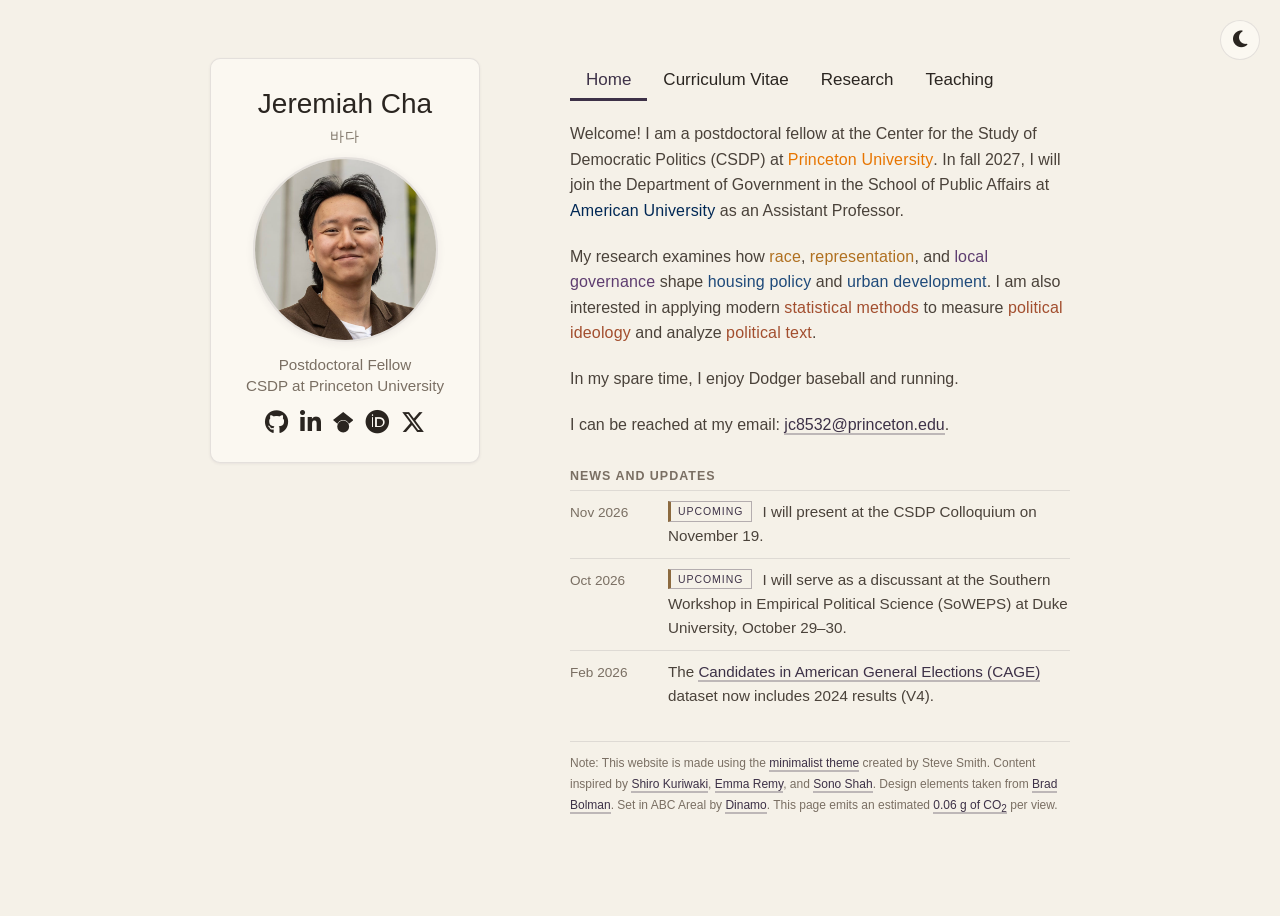
==== commit 26d09d34: "Minor updates plus CV updates" ====
--- a/index.html
+++ b/index.html
@@ -174,6 +174,10 @@
             <dd><span class="news-tag">Upcoming</span> I will present at the CSDP Colloquium on November 19.</dd>
           </div>
           <div class="news-item">
+            <dt>Oct 2026</dt>
+            <dd><span class="news-tag">Upcoming</span> I will serve as a discussant at the Southern Workshop in Empirical Political Science (SoWEPS) at Duke University, October 29&ndash;30.</dd>
+          </div>
+          <div class="news-item">
             <dt>Feb 2026</dt>
             <dd>The <a href="https://doi.org/10.7910/DVN/DGDRDT">Candidates in American General Elections (CAGE)</a> dataset now includes 2024 results (V4).</dd>
           </div>
--- a/stylesheets/styles.css
+++ b/stylesheets/styles.css
@@ -116,6 +116,35 @@
 [data-theme="dark"] body.page-research a.author:focus {
   color: inherit;
   border-bottom: none;
+}
+
+/* Research link tags — square catalog tabs with a mustard spine */
+.pub-links {
+  display: flex;
+  flex-wrap: wrap;
+  gap: 6px;
+  margin-top: 6px;
+}
+
+body.page-research ol a.pub-link:is(*, :link, :visited, :active, :focus) {
+  display: inline-block;
+  padding: 3px 9px 2px 8px;
+  font-size: 10.5px;
+  font-weight: 500;
+  line-height: 1.5;
+  letter-spacing: 0.09em;
+  text-transform: uppercase;
+  color: #2C4373;
+  border: 1px solid rgba(44, 67, 115, 0.35);
+  border-left: 3px solid #C9962E;
+  border-radius: 0;
+  background: transparent;
+}
+
+[data-theme="dark"] body.page-research ol a.pub-link:is(*, :link, :visited, :active, :focus) {
+  color: #9eb4d9;
+  border-color: rgba(158, 180, 217, 0.35);
+  border-left-color: #e8b541;
 }
 
 /* CV page — Oxblood & Brass */
@@ -800,16 +829,17 @@
 
 .news-tag {
   display: inline-block;
-  margin-right: 4px;
-  padding: 1px 8px;
-  border-radius: 999px;
-  font-size: 0.72rem;
-  font-weight: 600;
-  letter-spacing: 0.06em;
+  margin-right: 6px;
+  padding: 2px 8px 1px 7px;
+  font-size: 10.5px;
+  font-weight: 500;
+  line-height: 1.5;
+  letter-spacing: 0.09em;
   text-transform: uppercase;
-  vertical-align: 1px;
+  vertical-align: 2px;
   color: var(--accent-primary);
-  background: color-mix(in srgb, var(--accent-primary) 12%, transparent);
+  border: 1px solid color-mix(in srgb, var(--accent-primary) 35%, transparent);
+  border-left: 3px solid var(--accent-secondary);
 }
 
 @media screen and (max-width: 480px) {
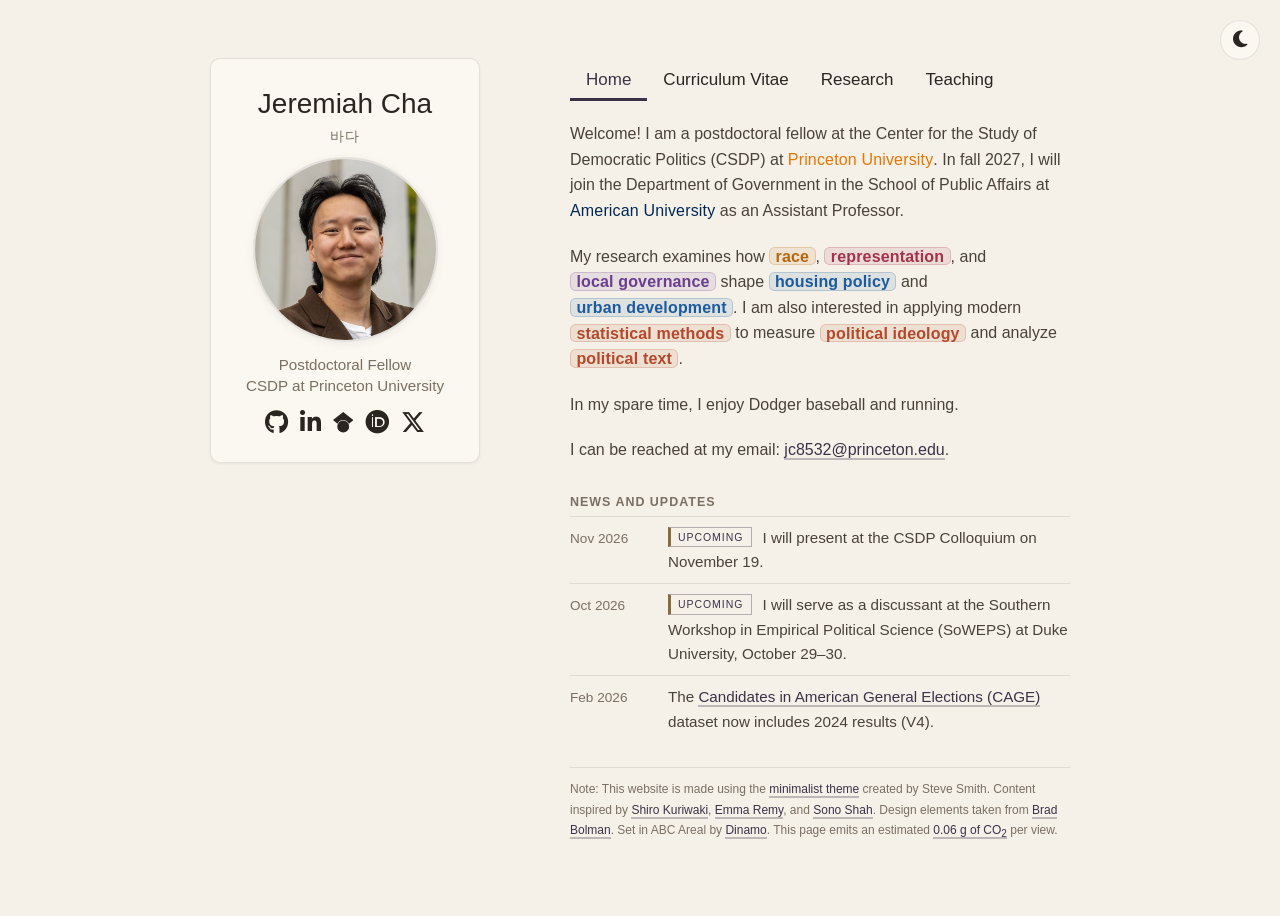
==== commit e1144e89: "Add robots.txt blocking AI scrapers; restyle research subject pills Co-Authored-By: Claude Opus 5.5 " ====
--- a/index.html
+++ b/index.html
@@ -153,7 +153,7 @@
         </p>
 
         <p>
-          My research examines how <em class="race">race</em>, <em class="race">representation</em>, and <em class="governance">local governance</em> shape <em class="housing">housing policy</em> and <em class="housing">urban development</em>.
+          My research examines how <em class="race">race</em>, <em class="representation">representation</em>, and <em class="governance">local governance</em> shape <em class="housing">housing policy</em> and <em class="housing">urban development</em>.
           I am also interested in applying modern <em class="methods">statistical methods</em> to measure <em class="methods">political ideology</em> and analyze <em class="methods">political text</em>.
         </p>
 
--- a/stylesheets/styles.css
+++ b/stylesheets/styles.css
@@ -870,27 +870,42 @@
 /* ---------------------------------------------------------- */
 
 em.race,
+em.representation,
 em.governance,
 em.housing,
 em.methods,
 em.fun {
   font-style: normal;
-  font-weight: 500;
+  font-weight: 600;
   color: var(--pill-color);
   letter-spacing: 0.01em;
-}
-
-em.race      { --pill-color: #B07020; }   /* manuscript gold */
-em.governance{ --pill-color: #5E3D70; }   /* iris purple */
-em.housing   { --pill-color: #1F4A7A; }   /* ink blue */
-em.methods   { --pill-color: #A24E2E; }   /* terracotta */
-em.fun       { --pill-color: #2F6B47; }   /* forest */
-
-[data-theme="dark"] em.race      { --pill-color: #e0a93f; }
-[data-theme="dark"] em.governance{ --pill-color: #bc94d4; }
-[data-theme="dark"] em.housing   { --pill-color: #6f9ed1; }
-[data-theme="dark"] em.methods   { --pill-color: #d97a55; }
-[data-theme="dark"] em.fun       { --pill-color: #6db18a; }
+  padding: 0.05em 0.4em;
+  border-radius: 0.35em;
+  background: color-mix(in srgb, var(--pill-color) 11%, transparent);
+  box-shadow: inset 0 0 0 1px color-mix(in srgb, var(--pill-color) 22%, transparent);
+  -webkit-box-decoration-break: clone;
+  box-decoration-break: clone;
+  white-space: nowrap;
+}
+
+em.race          { --pill-color: #B5650D; }   /* burnt amber */
+em.representation{ --pill-color: #A3324A; }   /* garnet */
+em.governance    { --pill-color: #6A3D8F; }   /* iris purple */
+em.housing       { --pill-color: #1D5A9C; }   /* cobalt */
+em.methods       { --pill-color: #B4482A; }   /* terracotta */
+em.fun           { --pill-color: #2B7A4B; }   /* forest */
+
+[data-theme="dark"] em.race          { --pill-color: #f0b04a; }
+[data-theme="dark"] em.representation{ --pill-color: #f08aa0; }
+[data-theme="dark"] em.governance    { --pill-color: #c9a2e6; }
+[data-theme="dark"] em.housing       { --pill-color: #7fb2ea; }
+[data-theme="dark"] em.methods       { --pill-color: #ee8c66; }
+[data-theme="dark"] em.fun           { --pill-color: #7cc79b; }
+
+[data-theme="dark"] :is(em.race, em.representation, em.governance, em.housing, em.methods, em.fun) {
+  background: color-mix(in srgb, var(--pill-color) 16%, transparent);
+  box-shadow: inset 0 0 0 1px color-mix(in srgb, var(--pill-color) 28%, transparent);
+}
 
 em.harvard,
 em.princeton,
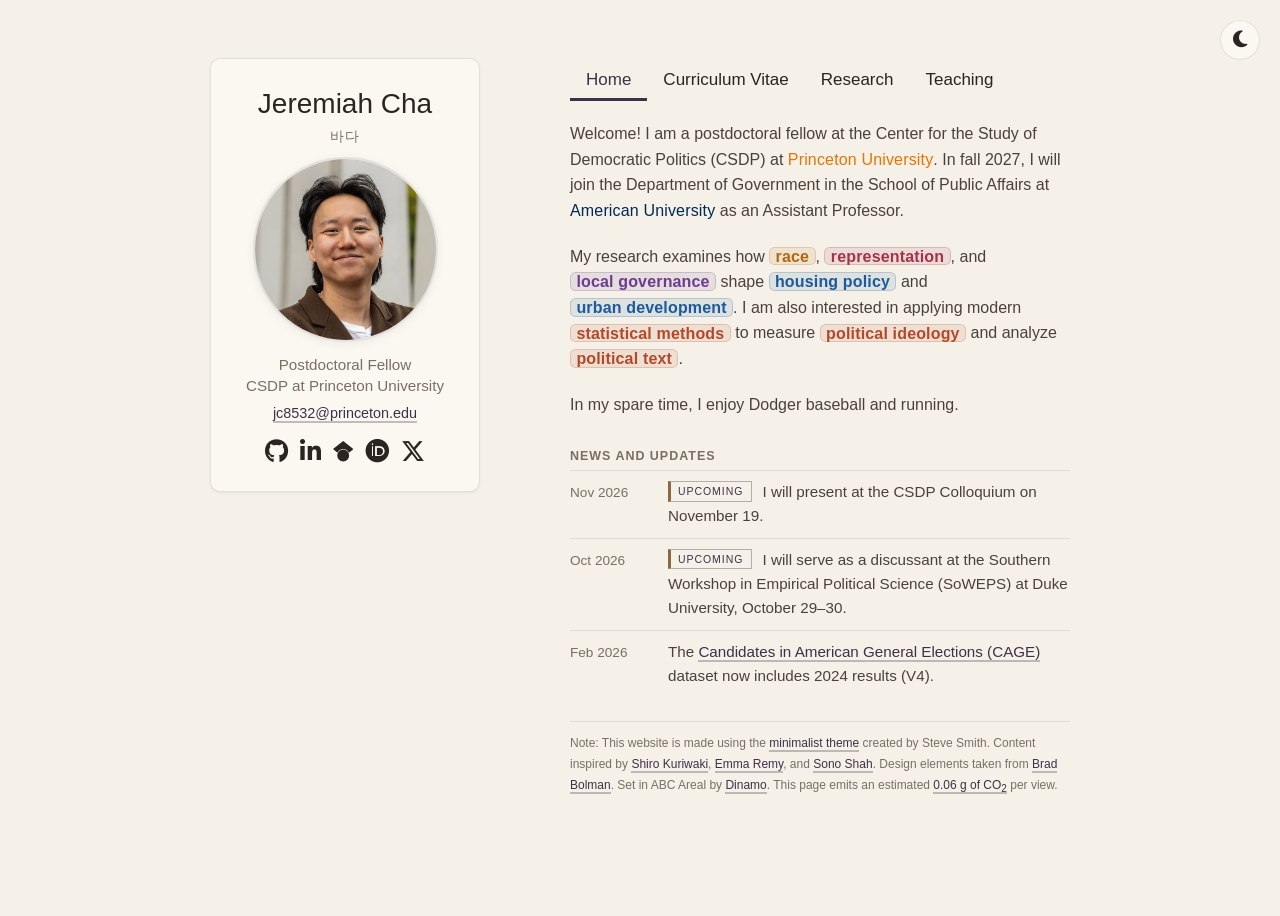
==== commit 5263423d: "Move email to profile card; sync CV research and presentations - Show email under position in the si" ====
--- a/index.html
+++ b/index.html
@@ -115,6 +115,10 @@
             CSDP at Princeton University
           </p>
 
+          <p class="profile-email">
+            <a href="mailto:jc8532@princeton.edu">jc8532@princeton.edu</a>
+          </p>
+
           <div class="social-links">
             <a href="https://www.github.com/jcha1997" aria-label="GitHub" target="_blank" rel="noopener noreferrer">
               <i class="fa-brands fa-github" aria-hidden="true"></i>
@@ -160,11 +164,6 @@
 
         <p>
           In my spare time, I enjoy Dodger baseball and running.
-        </p>
-
-        <p>
-          I can be reached at my email:
-          <a href="mailto:jc8532@princeton.edu">jc8532@princeton.edu</a>.
         </p>
 
         <h2 class="news-heading">News and Updates</h2>
--- a/stylesheets/styles.css
+++ b/stylesheets/styles.css
@@ -526,10 +526,16 @@
 }
 
 .tagline {
-  margin: 8px 0 14px 0;
+  margin: 8px 0 6px 0;
   font-size: 0.95rem;
   color: var(--text-muted);
   line-height: 1.4;
+}
+
+.profile-email {
+  margin: 0 0 14px 0;
+  font-size: 0.9rem;
+  overflow-wrap: anywhere;
 }
 
 /* ---------------------------------------------------------- */
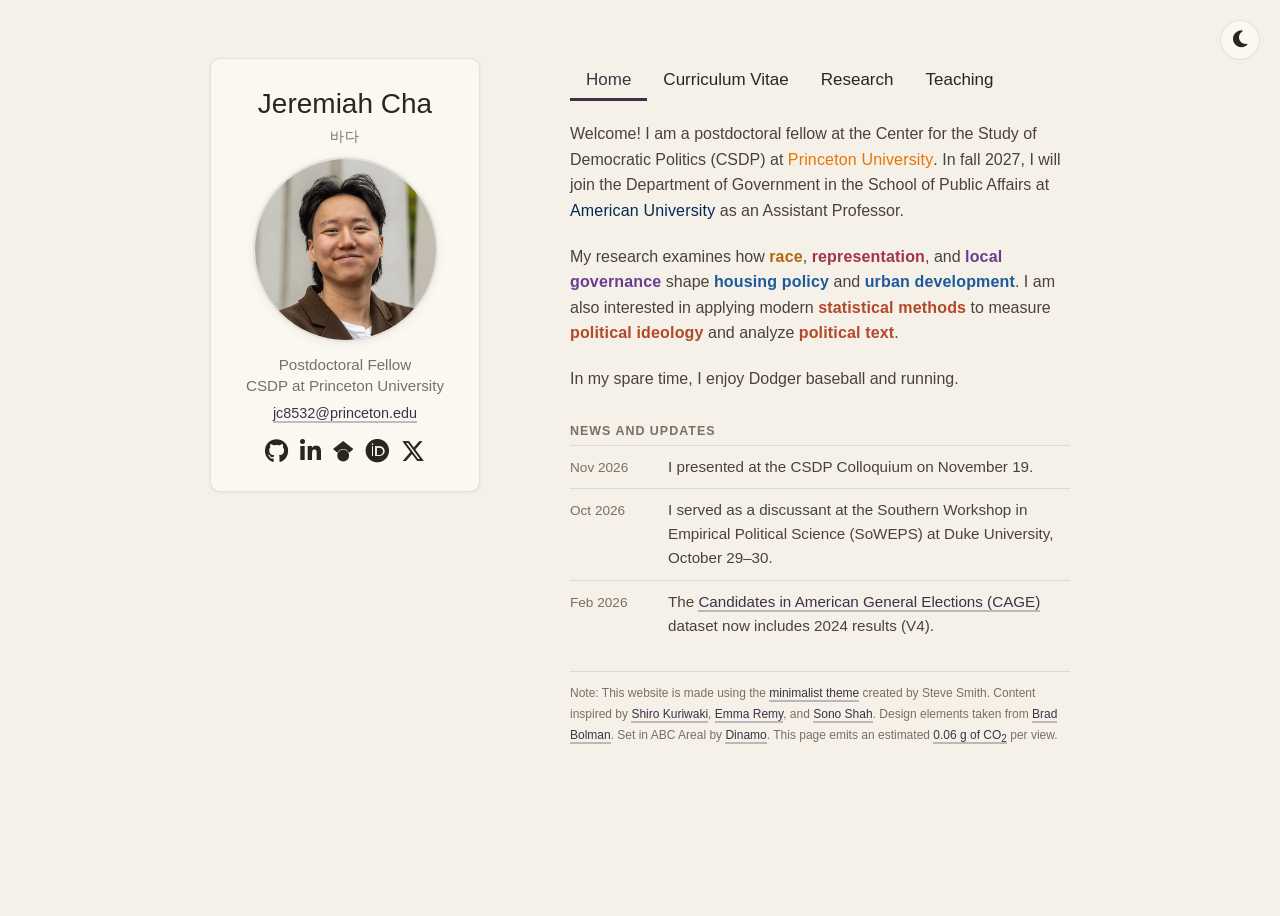
==== commit 6cd49630: "Updating presentations" ====
--- a/index.html
+++ b/index.html
@@ -126,7 +126,7 @@
             <a href="https://www.linkedin.com/in/jeremiahcha" aria-label="LinkedIn" target="_blank" rel="noopener noreferrer">
               <i class="fa-brands fa-linkedin-in" aria-hidden="true"></i>
             </a>
-            <a href="https://scholar.google.com/citations?user=G9rmb6IAAAAJ&amp;hl=en" aria-label="Google Scholar" target="_blank" rel="noopener noreferrer">
+            <a href="https://scholar.google.com/citations?user=n5IciPAAAAAJ&amp;hl=en" aria-label="Google Scholar" target="_blank" rel="noopener noreferrer">
               <svg viewBox="0 0 24 24" fill="currentColor" aria-hidden="true">
                 <path d="M5.242 13.769L0 9.5 12 0l12 9.5-5.242 4.269C17.548 11.249 14.978 9.5 12 9.5c-2.977 0-5.548 1.748-6.758 4.269zM12 10a7 7 0 1 0 0 14 7 7 0 0 0 0-14z"/>
               </svg>
@@ -170,11 +170,11 @@
         <dl class="news-list">
           <div class="news-item">
             <dt>Nov 2026</dt>
-            <dd><span class="news-tag">Upcoming</span> I will present at the CSDP Colloquium on November 19.</dd>
+            <dd>I presented at the CSDP Colloquium on November 19.</dd>
           </div>
           <div class="news-item">
             <dt>Oct 2026</dt>
-            <dd><span class="news-tag">Upcoming</span> I will serve as a discussant at the Southern Workshop in Empirical Political Science (SoWEPS) at Duke University, October 29&ndash;30.</dd>
+            <dd>I served as a discussant at the Southern Workshop in Empirical Political Science (SoWEPS) at Duke University, October 29&ndash;30.</dd>
           </div>
           <div class="news-item">
             <dt>Feb 2026</dt>
--- a/stylesheets/styles.css
+++ b/stylesheets/styles.css
@@ -538,6 +538,25 @@
   overflow-wrap: anywhere;
 }
 
+/* Keep the profile card identical across pages, regardless of page palettes */
+.profile-card {
+  --text-muted: #7a6f63;
+}
+
+[data-theme="dark"] .profile-card {
+  --text-muted: #968d7e;
+}
+
+.site-header .profile-card .profile-email a:is(*, :link, :visited, :active, :focus) {
+  color: #3D3147;
+  border-bottom-color: rgba(61, 49, 71, 0.3);
+}
+
+[data-theme="dark"] .site-header .profile-card .profile-email a:is(*, :link, :visited, :active, :focus) {
+  color: #ebe4d6;
+  border-bottom-color: rgba(235, 228, 214, 0.3);
+}
+
 /* ---------------------------------------------------------- */
 /* Social Links                                               */
 /* ---------------------------------------------------------- */
@@ -885,13 +904,6 @@
   font-weight: 600;
   color: var(--pill-color);
   letter-spacing: 0.01em;
-  padding: 0.05em 0.4em;
-  border-radius: 0.35em;
-  background: color-mix(in srgb, var(--pill-color) 11%, transparent);
-  box-shadow: inset 0 0 0 1px color-mix(in srgb, var(--pill-color) 22%, transparent);
-  -webkit-box-decoration-break: clone;
-  box-decoration-break: clone;
-  white-space: nowrap;
 }
 
 em.race          { --pill-color: #B5650D; }   /* burnt amber */
@@ -907,11 +919,6 @@
 [data-theme="dark"] em.housing       { --pill-color: #7fb2ea; }
 [data-theme="dark"] em.methods       { --pill-color: #ee8c66; }
 [data-theme="dark"] em.fun           { --pill-color: #7cc79b; }
-
-[data-theme="dark"] :is(em.race, em.representation, em.governance, em.housing, em.methods, em.fun) {
-  background: color-mix(in srgb, var(--pill-color) 16%, transparent);
-  box-shadow: inset 0 0 0 1px color-mix(in srgb, var(--pill-color) 28%, transparent);
-}
 
 em.harvard,
 em.princeton,
